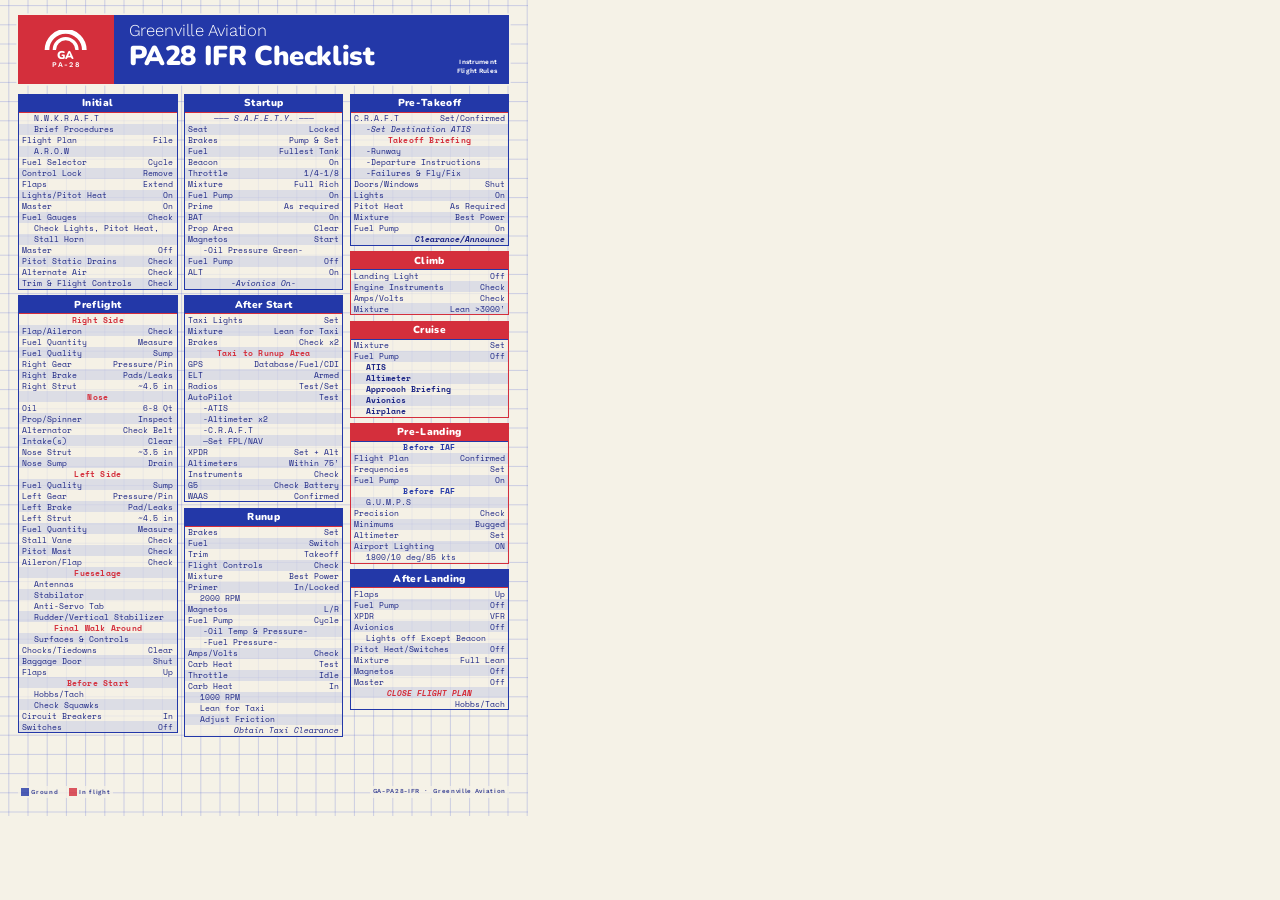
==== pa28-ifr-checklist/PA28_IFR_Checklist.html @ 91e657b1 "Add retro 80s-style PA28 IFR checklist (HTML source + PDF) Co-Authored-By: Claude Opus 5.5 <noreply@" ====
<!doctype html>
<html lang="en"><head><meta charset="utf-8">
<title>PA28 IFR Checklist</title>
<link rel="preconnect" href="https://fonts.googleapis.com">
<link href="https://fonts.googleapis.com/css2?family=Nunito:wght@900&family=Space+Mono:ital,wght@0,400;0,700;1,400;1,700&family=Work+Sans:wght@300;600&display=block" rel="stylesheet">
<style>
@page { size: 5.5in 8.5in; margin: 0; }
:root {
  --paper: #f5f2e7;
  --ink: #1b2585;          /* blue printing ink */
  --blue: #2338a8;         /* royal blue label */
  --red: #d42f3c;          /* label red */
  --grid: rgba(64, 78, 196, .26);
  --stripe: rgba(60, 90, 220, .13);
  --row: 8.26pt;
}
* { box-sizing: border-box; margin: 0; padding: 0; }
html, body { background: var(--paper); }
body {
  width: 396pt; height: 612pt; position: relative; overflow: hidden;
  color: var(--ink);
  font: 400 6.15pt/1 "Space Mono", monospace;
  -webkit-print-color-adjust: exact; print-color-adjust: exact;
}

/* quadrille ruling: 5 squares per inch, drawn as vector lines */
.grid { position: absolute; inset: 0; width: 396pt; height: 612pt; }

/* ---------- header label ---------- */
.label {
  position: absolute; left: 13.4pt; right: 14.4pt; top: 11pt; height: 52pt;
  display: flex; color: #fff;
  box-shadow: 0 0 0 1.2pt var(--paper);
}
.label .tab {
  width: 72pt; background: var(--red);
  display: flex; flex-direction: column; align-items: center; justify-content: center; gap: 1.5pt;
}
.label .tab svg { width: 34pt; height: 22pt; display: block; }
.label .tab b { font: 600 5.4pt/1 "Work Sans", sans-serif; letter-spacing: .9pt; }
.label .band {
  flex: 1; background: var(--blue); padding: 6.5pt 10pt 0 11pt; position: relative;
}
.label .brand { font: 300 12.5pt/1 "Work Sans", sans-serif; letter-spacing: -.1pt; }
.label .brand sup { font-size: 4.5pt; vertical-align: 6pt; margin-left: .5pt; }
.label .title { font: 900 20.5pt/1 "Nunito", sans-serif; letter-spacing: -.3pt; margin-top: 2.5pt; }
.label .spec {
  position: absolute; right: 9pt; bottom: 6pt; text-align: right;
  font: 600 4.9pt/1.35 "Work Sans", sans-serif; letter-spacing: .1pt;
}

/* ---------- checklist ---------- */
.cols {
  position: absolute; z-index: 1; left: 13.4pt; top: 70.6pt; width: 368.6pt;
  display: grid; grid-template-columns: repeat(3, 1fr); column-gap: 4.6pt;
}
.col { display: flex; flex-direction: column; gap: 4.1pt; }
.box { border: 1pt solid var(--blue); background: rgba(245,242,231,.72); position: relative; }
.box.red { border-color: var(--red); }
.box h2 {
  height: 13.4pt; display: flex; align-items: center; justify-content: center;
  background: var(--blue); color: #fff;
  font: 900 7.6pt/1 "Nunito", sans-serif; letter-spacing: .25pt;
  border-bottom: 1.4pt solid var(--red);
}
.box.red h2 { background: var(--red); border-bottom-color: var(--blue); }
.row {
  height: var(--row); padding: 0 2.6pt; display: flex; align-items: center; justify-content: space-between;
  white-space: nowrap;
}
.row:nth-of-type(even) { background: var(--stripe); }
.row .v { text-align: right; }
.row.s, .row.si, .row.b { padding-left: 11.5pt; }
.row.n { padding-left: 14pt; }
.row.si { font-style: italic; }
.row.b { font-weight: 700; }
.row.h { justify-content: center; font-weight: 700; color: var(--red); letter-spacing: .15pt; }
.box.red .row.h { color: var(--blue); }
.row.c { justify-content: center; font-style: italic; }
.row.cb { justify-content: center; font-style: italic; font-weight: 700; color: var(--red); }
.row.r, .row.rb, .row.rp { justify-content: flex-end; }
.row.r { font-style: italic; }
.row.rb { font-style: italic; font-weight: 700; }

.foot {
  position: absolute; left: 13.4pt; right: 14.4pt; bottom: 13.5pt;
  display: flex; justify-content: space-between;
  font: 600 4.6pt/1 "Work Sans", sans-serif; letter-spacing: .5pt; color: var(--ink); opacity: .8;
}
.foot > span { background: var(--paper); padding: 1.5pt 2pt; }
.foot i { display: inline-block; width: 6pt; height: 6pt; vertical-align: -1.3pt; margin-right: 2pt; }
</style></head>
<body>
<svg class="grid" viewBox="0 0 396 612" aria-hidden="true"><path d="M6.6 0V612M21.0 0V612M35.4 0V612M49.8 0V612M64.2 0V612M78.6 0V612M93.0 0V612M107.4 0V612M121.8 0V612M136.2 0V612M150.6 0V612M165.0 0V612M179.4 0V612M193.8 0V612M208.2 0V612M222.6 0V612M237.0 0V612M251.4 0V612M265.8 0V612M280.2 0V612M294.6 0V612M309.0 0V612M323.4 0V612M337.8 0V612M352.2 0V612M366.6 0V612M381.0 0V612M395.4 0V612M0 4.2H396M0 18.6H396M0 33.0H396M0 47.4H396M0 61.8H396M0 76.2H396M0 90.6H396M0 105.0H396M0 119.4H396M0 133.8H396M0 148.2H396M0 162.6H396M0 177.0H396M0 191.4H396M0 205.8H396M0 220.2H396M0 234.6H396M0 249.0H396M0 263.4H396M0 277.8H396M0 292.2H396M0 306.6H396M0 321.0H396M0 335.4H396M0 349.8H396M0 364.2H396M0 378.6H396M0 393.0H396M0 407.4H396M0 421.8H396M0 436.2H396M0 450.6H396M0 465.0H396M0 479.4H396M0 493.8H396M0 508.2H396M0 522.6H396M0 537.0H396M0 551.4H396M0 565.8H396M0 580.2H396M0 594.6H396M0 609.0H396" fill="none" stroke="#4d5fd0" stroke-width=".45" stroke-opacity=".42"/></svg>
<header class="label">
  <div class="tab">
    <svg viewBox="0 0 68 44" aria-hidden="true">
      <path d="M6 30 A28 28 0 0 1 62 30" fill="none" stroke="#fff" stroke-width="7"/>
      <path d="M17 30 A17 17 0 0 1 51 30" fill="none" stroke="#fff" stroke-width="5"/>
      <text x="34" y="43" text-anchor="middle" fill="#fff" font-family="Nunito" font-weight="900" font-size="17">GA</text>
    </svg>
    <b>PA-28</b>
  </div>
  <div class="band">
    <div class="brand">Greenville Aviation</div>
    <div class="title">PA28 IFR Checklist</div>
    <div class="spec">Instrument<br>Flight Rules</div>
  </div>
</header>
<main class="cols"><div class="col"><section class="box blue"><h2>Initial</h2><div class="row s">N.W.K.R.A.F.T</div><div class="row s">Brief Procedures</div><div class="row"><span>Flight Plan</span><span class="v">File</span></div><div class="row s">A.R.O.W</div><div class="row"><span>Fuel Selector</span><span class="v">Cycle</span></div><div class="row"><span>Control Lock</span><span class="v">Remove</span></div><div class="row"><span>Flaps</span><span class="v">Extend</span></div><div class="row"><span>Lights/Pitot Heat</span><span class="v">On</span></div><div class="row"><span>Master</span><span class="v">On</span></div><div class="row"><span>Fuel Gauges</span><span class="v">Check</span></div><div class="row s">Check Lights, Pitot Heat,</div><div class="row s">Stall Horn</div><div class="row"><span>Master</span><span class="v">Off</span></div><div class="row"><span>Pitot Static Drains</span><span class="v">Check</span></div><div class="row"><span>Alternate Air</span><span class="v">Check</span></div><div class="row"><span>Trim &amp; Flight Controls</span><span class="v">Check</span></div></section><section class="box blue"><h2>Preflight</h2><div class="row h">Right Side</div><div class="row"><span>Flap/Aileron</span><span class="v">Check</span></div><div class="row"><span>Fuel Quantity</span><span class="v">Measure</span></div><div class="row"><span>Fuel Quality</span><span class="v">Sump</span></div><div class="row"><span>Right Gear</span><span class="v">Pressure/Pin</span></div><div class="row"><span>Right Brake</span><span class="v">Pads/Leaks</span></div><div class="row"><span>Right Strut</span><span class="v">~4.5 in</span></div><div class="row h">Nose</div><div class="row"><span>Oil</span><span class="v">6-8 Qt</span></div><div class="row"><span>Prop/Spinner</span><span class="v">Inspect</span></div><div class="row"><span>Alternator</span><span class="v">Check Belt</span></div><div class="row"><span>Intake(s)</span><span class="v">Clear</span></div><div class="row"><span>Nose Strut</span><span class="v">~3.5 in</span></div><div class="row"><span>Nose Sump</span><span class="v">Drain</span></div><div class="row h">Left Side</div><div class="row"><span>Fuel Quality</span><span class="v">Sump</span></div><div class="row"><span>Left Gear</span><span class="v">Pressure/Pin</span></div><div class="row"><span>Left Brake</span><span class="v">Pad/Leaks</span></div><div class="row"><span>Left Strut</span><span class="v">~4.5 in</span></div><div class="row"><span>Fuel Quantity</span><span class="v">Measure</span></div><div class="row"><span>Stall Vane</span><span class="v">Check</span></div><div class="row"><span>Pitot Mast</span><span class="v">Check</span></div><div class="row"><span>Aileron/Flap</span><span class="v">Check</span></div><div class="row h">Fueselage</div><div class="row s">Antennas</div><div class="row s">Stabilator</div><div class="row s">Anti-Servo Tab</div><div class="row s">Rudder/Vertical Stabilizer</div><div class="row h">Final Walk Around</div><div class="row s">Surfaces &amp; Controls</div><div class="row"><span>Chocks/Tiedowns</span><span class="v">Clear</span></div><div class="row"><span>Baggage Door</span><span class="v">Shut</span></div><div class="row"><span>Flaps</span><span class="v">Up</span></div><div class="row h">Before Start</div><div class="row s">Hobbs/Tach</div><div class="row s">Check Squawks</div><div class="row"><span>Circuit Breakers</span><span class="v">In</span></div><div class="row"><span>Switches</span><span class="v">Off</span></div></section></div><div class="col"><section class="box blue"><h2>Startup</h2><div class="row c">——— S.A.F.E.T.Y. ———</div><div class="row"><span>Seat</span><span class="v">Locked</span></div><div class="row"><span>Brakes</span><span class="v">Pump &amp; Set</span></div><div class="row"><span>Fuel</span><span class="v">Fullest Tank</span></div><div class="row"><span>Beacon</span><span class="v">On</span></div><div class="row"><span>Throttle</span><span class="v">1/4-1/8</span></div><div class="row"><span>Mixture</span><span class="v">Full Rich</span></div><div class="row"><span>Fuel Pump</span><span class="v">On</span></div><div class="row"><span>Prime</span><span class="v">As required</span></div><div class="row"><span>BAT</span><span class="v">On</span></div><div class="row"><span>Prop Area</span><span class="v">Clear</span></div><div class="row"><span>Magnetos</span><span class="v">Start</span></div><div class="row n">-Oil Pressure Green-</div><div class="row"><span>Fuel Pump</span><span class="v">Off</span></div><div class="row"><span>ALT</span><span class="v">On</span></div><div class="row c">-Avionics On-</div></section><section class="box blue"><h2>After Start</h2><div class="row"><span>Taxi Lights</span><span class="v">Set</span></div><div class="row"><span>Mixture</span><span class="v">Lean for Taxi</span></div><div class="row"><span>Brakes</span><span class="v">Check x2</span></div><div class="row h">Taxi to Runup Area</div><div class="row"><span>GPS</span><span class="v">Database/Fuel/CDI</span></div><div class="row"><span>ELT</span><span class="v">Armed</span></div><div class="row"><span>Radios</span><span class="v">Test/Set</span></div><div class="row"><span>AutoPilot</span><span class="v">Test</span></div><div class="row n">-ATIS</div><div class="row n">-Altimeter x2</div><div class="row n">-C.R.A.F.T</div><div class="row n">—Set FPL/NAV</div><div class="row"><span>XPDR</span><span class="v">Set + Alt</span></div><div class="row"><span>Altimeters</span><span class="v">Within 75’</span></div><div class="row"><span>Instruments</span><span class="v">Check</span></div><div class="row"><span>G5</span><span class="v">Check Battery</span></div><div class="row"><span>WAAS</span><span class="v">Confirmed</span></div></section><section class="box blue"><h2>Runup</h2><div class="row"><span>Brakes</span><span class="v">Set</span></div><div class="row"><span>Fuel</span><span class="v">Switch</span></div><div class="row"><span>Trim</span><span class="v">Takeoff</span></div><div class="row"><span>Flight Controls</span><span class="v">Check</span></div><div class="row"><span>Mixture</span><span class="v">Best Power</span></div><div class="row"><span>Primer</span><span class="v">In/Locked</span></div><div class="row s">2000 RPM</div><div class="row"><span>Magnetos</span><span class="v">L/R</span></div><div class="row"><span>Fuel Pump</span><span class="v">Cycle</span></div><div class="row n">-Oil Temp &amp; Pressure-</div><div class="row n">-Fuel Pressure-</div><div class="row"><span>Amps/Volts</span><span class="v">Check</span></div><div class="row"><span>Carb Heat</span><span class="v">Test</span></div><div class="row"><span>Throttle</span><span class="v">Idle</span></div><div class="row"><span>Carb Heat</span><span class="v">In</span></div><div class="row s">1000 RPM</div><div class="row s">Lean for Taxi</div><div class="row s">Adjust Friction</div><div class="row r">Obtain Taxi Clearance</div></section></div><div class="col"><section class="box blue"><h2>Pre-Takeoff</h2><div class="row"><span>C.R.A.F.T</span><span class="v">Set/Confirmed</span></div><div class="row si">-Set Destination ATIS</div><div class="row h">Takeoff Briefing</div><div class="row s">-Runway</div><div class="row s">-Departure Instructions</div><div class="row s">-Failures &amp; Fly/Fix</div><div class="row"><span>Doors/Windows</span><span class="v">Shut</span></div><div class="row"><span>Lights</span><span class="v">On</span></div><div class="row"><span>Pitot Heat</span><span class="v">As Required</span></div><div class="row"><span>Mixture</span><span class="v">Best Power</span></div><div class="row"><span>Fuel Pump</span><span class="v">On</span></div><div class="row rb">Clearance/Announce</div></section><section class="box red"><h2>Climb</h2><div class="row"><span>Landing Light</span><span class="v">Off</span></div><div class="row"><span>Engine Instruments</span><span class="v">Check</span></div><div class="row"><span>Amps/Volts</span><span class="v">Check</span></div><div class="row"><span>Mixture</span><span class="v">Lean &gt;3000’</span></div></section><section class="box red"><h2>Cruise</h2><div class="row"><span>Mixture</span><span class="v">Set</span></div><div class="row"><span>Fuel Pump</span><span class="v">Off</span></div><div class="row b">ATIS</div><div class="row b">Altimeter</div><div class="row b">Approach Briefing</div><div class="row b">Avionics</div><div class="row b">Airplane</div></section><section class="box red"><h2>Pre-Landing</h2><div class="row h">Before IAF</div><div class="row"><span>Flight Plan</span><span class="v">Confirmed</span></div><div class="row"><span>Frequencies</span><span class="v">Set</span></div><div class="row"><span>Fuel Pump</span><span class="v">On</span></div><div class="row h">Before FAF</div><div class="row s">G.U.M.P.S</div><div class="row"><span>Precision</span><span class="v">Check</span></div><div class="row"><span>Minimums</span><span class="v">Bugged</span></div><div class="row"><span>Altimeter</span><span class="v">Set</span></div><div class="row"><span>Airport Lighting</span><span class="v">ON</span></div><div class="row s">1800/10 deg/85 kts</div></section><section class="box blue"><h2>After Landing</h2><div class="row"><span>Flaps</span><span class="v">Up</span></div><div class="row"><span>Fuel Pump</span><span class="v">Off</span></div><div class="row"><span>XPDR</span><span class="v">VFR</span></div><div class="row"><span>Avionics</span><span class="v">Off</span></div><div class="row s">Lights off Except Beacon</div><div class="row"><span>Pitot Heat/Switches</span><span class="v">Off</span></div><div class="row"><span>Mixture</span><span class="v">Full Lean</span></div><div class="row"><span>Magnetos</span><span class="v">Off</span></div><div class="row"><span>Master</span><span class="v">Off</span></div><div class="row cb">CLOSE FLIGHT PLAN</div><div class="row rp">Hobbs/Tach</div></section></div></main>
<footer class="foot">
  <span><i style="background:var(--blue)"></i>Ground<span style="display:inline-block;width:8pt"></span><i style="background:var(--red)"></i>In flight</span>
  <span>GA-PA28-IFR &nbsp;·&nbsp; Greenville Aviation</span>
</footer>
</body></html>
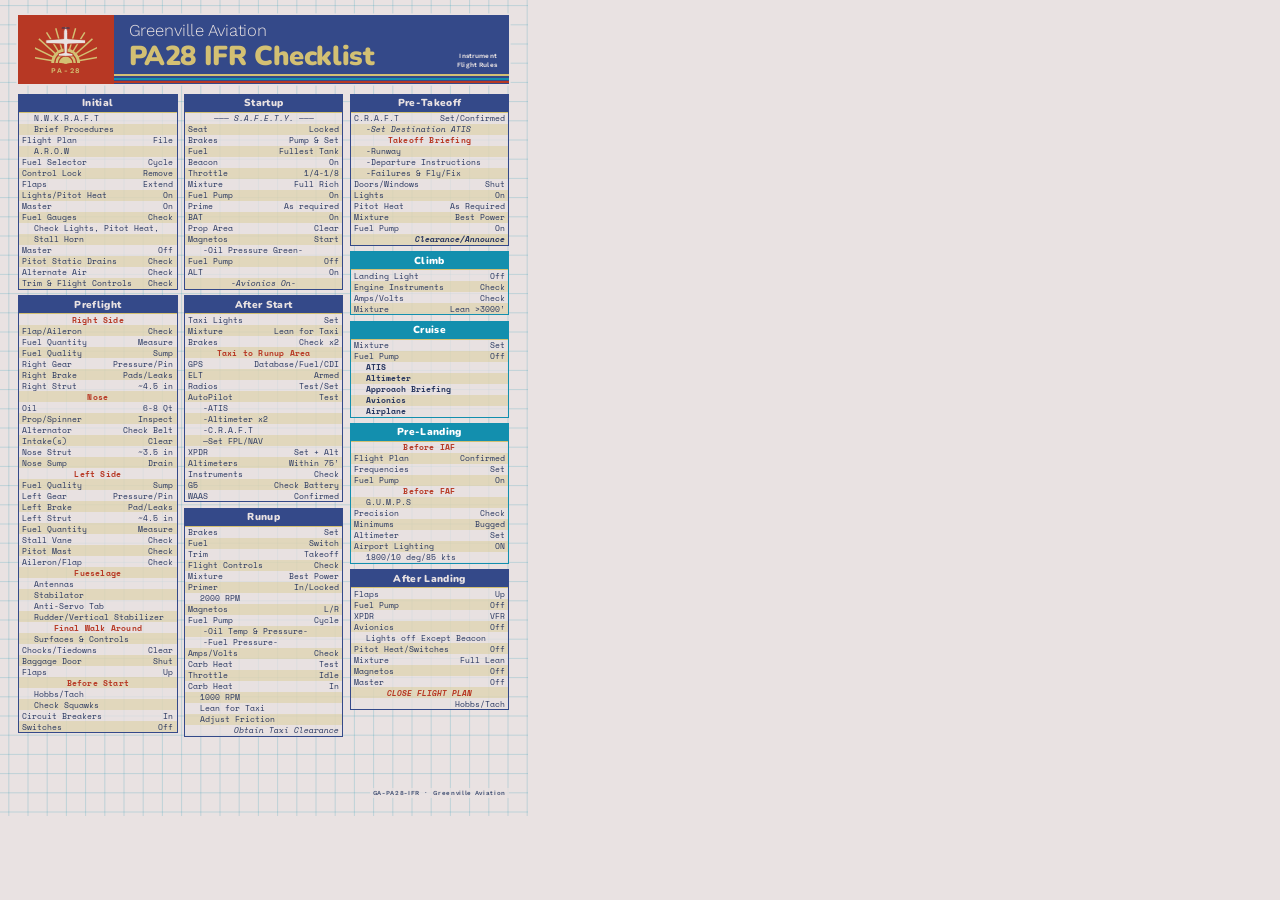
==== commit 5051b770: "Checklist: art deco palette, new sunrise/airplane logo, drop legend Co-Authored-By: Claude Opus 5.5 " ====
--- a/pa28-ifr-checklist/PA28_IFR_Checklist.html
+++ b/pa28-ifr-checklist/PA28_IFR_Checklist.html
@@ -6,12 +6,14 @@
 <style>
 @page { size: 5.5in 8.5in; margin: 0; }
 :root {
-  --paper: #f5f2e7;
-  --ink: #1b2585;          /* blue printing ink */
-  --blue: #2338a8;         /* royal blue label */
-  --red: #d42f3c;          /* label red */
-  --grid: rgba(64, 78, 196, .26);
-  --stripe: rgba(60, 90, 220, .13);
+  /* Retro Art Deco palette: B73824 E9E2E2 D3C073 138FAE 344989 */
+  --paper: #e9e2e2;
+  --navy: #344989;
+  --teal: #138fae;
+  --rust: #b73824;
+  --gold: #d3c073;
+  --ink: #26355f;          /* navy darkened for small text */
+  --stripe: rgba(211, 192, 115, .34);
   --row: 8.26pt;
 }
 * { box-sizing: border-box; margin: 0; padding: 0; }
@@ -29,23 +31,29 @@
 /* ---------- header label ---------- */
 .label {
   position: absolute; left: 13.4pt; right: 14.4pt; top: 11pt; height: 52pt;
-  display: flex; color: #fff;
+  display: flex; color: var(--paper);
   box-shadow: 0 0 0 1.2pt var(--paper);
 }
 .label .tab {
-  width: 72pt; background: var(--red);
+  width: 72pt; background: var(--rust);
   display: flex; flex-direction: column; align-items: center; justify-content: center; gap: 1.5pt;
 }
-.label .tab svg { width: 34pt; height: 22pt; display: block; }
-.label .tab b { font: 600 5.4pt/1 "Work Sans", sans-serif; letter-spacing: .9pt; }
+.label .tab svg { width: 46pt; height: 30pt; display: block; }
+.label .tab b { font: 600 5.4pt/1 "Work Sans", sans-serif; letter-spacing: 1.2pt; color: var(--gold); }
 .label .band {
-  flex: 1; background: var(--blue); padding: 6.5pt 10pt 0 11pt; position: relative;
+  flex: 1; padding: 6pt 10pt 0 11pt; position: relative;
+  /* deco speed stripes along the bottom of the band */
+  background:
+    linear-gradient(to bottom, transparent 44.6pt, var(--gold) 44.6pt, var(--gold) 46pt,
+      var(--navy) 46pt, var(--navy) 47pt, var(--teal) 47pt, var(--teal) 48.6pt,
+      var(--navy) 48.6pt, var(--navy) 49.6pt, var(--rust) 49.6pt, var(--rust) 51pt, var(--navy) 51pt),
+    var(--navy);
 }
 .label .brand { font: 300 12.5pt/1 "Work Sans", sans-serif; letter-spacing: -.1pt; }
 .label .brand sup { font-size: 4.5pt; vertical-align: 6pt; margin-left: .5pt; }
-.label .title { font: 900 20.5pt/1 "Nunito", sans-serif; letter-spacing: -.3pt; margin-top: 2.5pt; }
+.label .title { font: 900 20.5pt/1 "Nunito", sans-serif; letter-spacing: -.3pt; margin-top: 2.5pt; color: var(--gold); }
 .label .spec {
-  position: absolute; right: 9pt; bottom: 6pt; text-align: right;
+  position: absolute; right: 9pt; bottom: 11pt; text-align: right;
   font: 600 4.9pt/1.35 "Work Sans", sans-serif; letter-spacing: .1pt;
 }
 
@@ -55,15 +63,15 @@
   display: grid; grid-template-columns: repeat(3, 1fr); column-gap: 4.6pt;
 }
 .col { display: flex; flex-direction: column; gap: 4.1pt; }
-.box { border: 1pt solid var(--blue); background: rgba(245,242,231,.72); position: relative; }
-.box.red { border-color: var(--red); }
+.box { border: 1pt solid var(--navy); background: rgba(233,226,226,.74); position: relative; }
+.box.red { border-color: var(--teal); }
 .box h2 {
   height: 13.4pt; display: flex; align-items: center; justify-content: center;
-  background: var(--blue); color: #fff;
+  background: var(--navy); color: var(--paper);
   font: 900 7.6pt/1 "Nunito", sans-serif; letter-spacing: .25pt;
-  border-bottom: 1.4pt solid var(--red);
+  border-bottom: 1.4pt solid var(--gold);
 }
-.box.red h2 { background: var(--red); border-bottom-color: var(--blue); }
+.box.red h2 { background: var(--teal); color: #fff; }
 .row {
   height: var(--row); padding: 0 2.6pt; display: flex; align-items: center; justify-content: space-between;
   white-space: nowrap;
@@ -74,30 +82,34 @@
 .row.n { padding-left: 14pt; }
 .row.si { font-style: italic; }
 .row.b { font-weight: 700; }
-.row.h { justify-content: center; font-weight: 700; color: var(--red); letter-spacing: .15pt; }
-.box.red .row.h { color: var(--blue); }
+.row.h { justify-content: center; font-weight: 700; color: var(--rust); letter-spacing: .15pt; }
+
 .row.c { justify-content: center; font-style: italic; }
-.row.cb { justify-content: center; font-style: italic; font-weight: 700; color: var(--red); }
+.row.cb { justify-content: center; font-style: italic; font-weight: 700; color: var(--rust); }
 .row.r, .row.rb, .row.rp { justify-content: flex-end; }
 .row.r { font-style: italic; }
 .row.rb { font-style: italic; font-weight: 700; }
 
 .foot {
   position: absolute; left: 13.4pt; right: 14.4pt; bottom: 13.5pt;
-  display: flex; justify-content: space-between;
+  display: flex; justify-content: flex-end;
   font: 600 4.6pt/1 "Work Sans", sans-serif; letter-spacing: .5pt; color: var(--ink); opacity: .8;
 }
 .foot > span { background: var(--paper); padding: 1.5pt 2pt; }
-.foot i { display: inline-block; width: 6pt; height: 6pt; vertical-align: -1.3pt; margin-right: 2pt; }
 </style></head>
 <body>
-<svg class="grid" viewBox="0 0 396 612" aria-hidden="true"><path d="M6.6 0V612M21.0 0V612M35.4 0V612M49.8 0V612M64.2 0V612M78.6 0V612M93.0 0V612M107.4 0V612M121.8 0V612M136.2 0V612M150.6 0V612M165.0 0V612M179.4 0V612M193.8 0V612M208.2 0V612M222.6 0V612M237.0 0V612M251.4 0V612M265.8 0V612M280.2 0V612M294.6 0V612M309.0 0V612M323.4 0V612M337.8 0V612M352.2 0V612M366.6 0V612M381.0 0V612M395.4 0V612M0 4.2H396M0 18.6H396M0 33.0H396M0 47.4H396M0 61.8H396M0 76.2H396M0 90.6H396M0 105.0H396M0 119.4H396M0 133.8H396M0 148.2H396M0 162.6H396M0 177.0H396M0 191.4H396M0 205.8H396M0 220.2H396M0 234.6H396M0 249.0H396M0 263.4H396M0 277.8H396M0 292.2H396M0 306.6H396M0 321.0H396M0 335.4H396M0 349.8H396M0 364.2H396M0 378.6H396M0 393.0H396M0 407.4H396M0 421.8H396M0 436.2H396M0 450.6H396M0 465.0H396M0 479.4H396M0 493.8H396M0 508.2H396M0 522.6H396M0 537.0H396M0 551.4H396M0 565.8H396M0 580.2H396M0 594.6H396M0 609.0H396" fill="none" stroke="#4d5fd0" stroke-width=".45" stroke-opacity=".42"/></svg>
+<svg class="grid" viewBox="0 0 396 612" aria-hidden="true"><path d="M6.6 0V612M21.0 0V612M35.4 0V612M49.8 0V612M64.2 0V612M78.6 0V612M93.0 0V612M107.4 0V612M121.8 0V612M136.2 0V612M150.6 0V612M165.0 0V612M179.4 0V612M193.8 0V612M208.2 0V612M222.6 0V612M237.0 0V612M251.4 0V612M265.8 0V612M280.2 0V612M294.6 0V612M309.0 0V612M323.4 0V612M337.8 0V612M352.2 0V612M366.6 0V612M381.0 0V612M395.4 0V612M0 4.2H396M0 18.6H396M0 33.0H396M0 47.4H396M0 61.8H396M0 76.2H396M0 90.6H396M0 105.0H396M0 119.4H396M0 133.8H396M0 148.2H396M0 162.6H396M0 177.0H396M0 191.4H396M0 205.8H396M0 220.2H396M0 234.6H396M0 249.0H396M0 263.4H396M0 277.8H396M0 292.2H396M0 306.6H396M0 321.0H396M0 335.4H396M0 349.8H396M0 364.2H396M0 378.6H396M0 393.0H396M0 407.4H396M0 421.8H396M0 436.2H396M0 450.6H396M0 465.0H396M0 479.4H396M0 493.8H396M0 508.2H396M0 522.6H396M0 537.0H396M0 551.4H396M0 565.8H396M0 580.2H396M0 594.6H396M0 609.0H396" fill="none" stroke="#138fae" stroke-width=".45" stroke-opacity=".33"/></svg>
 <header class="label">
   <div class="tab">
     <svg viewBox="0 0 68 44" aria-hidden="true">
-      <path d="M6 30 A28 28 0 0 1 62 30" fill="none" stroke="#fff" stroke-width="7"/>
-      <path d="M17 30 A17 17 0 0 1 51 30" fill="none" stroke="#fff" stroke-width="5"/>
-      <text x="34" y="43" text-anchor="middle" fill="#fff" font-family="Nunito" font-weight="900" font-size="17">GA</text>
+      <g stroke="#d3c073" stroke-width="1.6" stroke-linecap="butt"><line x1="34" y1="42" x2="73.4" y2="35.1"/><line x1="34" y1="42" x2="70.0" y2="24.5"/><line x1="34" y1="42" x2="63.7" y2="15.2"/><line x1="34" y1="42" x2="55.2" y2="8.1"/><line x1="34" y1="42" x2="45.0" y2="3.5"/><line x1="34" y1="42" x2="34.0" y2="2.0"/><line x1="34" y1="42" x2="23.0" y2="3.5"/><line x1="34" y1="42" x2="12.8" y2="8.1"/><line x1="34" y1="42" x2="4.3" y2="15.2"/><line x1="34" y1="42" x2="-2.0" y2="24.5"/><line x1="34" y1="42" x2="-5.4" y2="35.1"/></g>
+      <path d="M18 42 A16 16 0 0 1 50 42 Z" fill="#d3c073"/>
+      <path d="M22 42 A12 12 0 0 1 46 42" fill="none" stroke="#b73824" stroke-width="1.4"/>
+      <path d="M26 42 A8 8 0 0 1 42 42" fill="none" stroke="#b73824" stroke-width="1.4"/>
+      <g fill="#e9e2e2" stroke="#b73824" stroke-width=".9" stroke-linejoin="round">
+        <path d="M34 3.5 C35.6 3.5 36.2 6 36.2 9 L36.2 15 L56 16.4 L56 20.2 L36.2 21 L35.6 30.5 L42 31.6 L42 34.2 L34 34.6 L26 34.2 L26 31.6 L32.4 30.5 L31.8 21 L12 20.2 L12 16.4 L31.8 15 L31.8 9 C31.8 6 32.4 3.5 34 3.5 Z"/>
+      </g>
+      <rect x="29.5" y="2.6" width="9" height="1.2" rx=".6" fill="#26355f"/>
     </svg>
     <b>PA-28</b>
   </div>
@@ -109,7 +121,6 @@
 </header>
 <main class="cols"><div class="col"><section class="box blue"><h2>Initial</h2><div class="row s">N.W.K.R.A.F.T</div><div class="row s">Brief Procedures</div><div class="row"><span>Flight Plan</span><span class="v">File</span></div><div class="row s">A.R.O.W</div><div class="row"><span>Fuel Selector</span><span class="v">Cycle</span></div><div class="row"><span>Control Lock</span><span class="v">Remove</span></div><div class="row"><span>Flaps</span><span class="v">Extend</span></div><div class="row"><span>Lights/Pitot Heat</span><span class="v">On</span></div><div class="row"><span>Master</span><span class="v">On</span></div><div class="row"><span>Fuel Gauges</span><span class="v">Check</span></div><div class="row s">Check Lights, Pitot Heat,</div><div class="row s">Stall Horn</div><div class="row"><span>Master</span><span class="v">Off</span></div><div class="row"><span>Pitot Static Drains</span><span class="v">Check</span></div><div class="row"><span>Alternate Air</span><span class="v">Check</span></div><div class="row"><span>Trim &amp; Flight Controls</span><span class="v">Check</span></div></section><section class="box blue"><h2>Preflight</h2><div class="row h">Right Side</div><div class="row"><span>Flap/Aileron</span><span class="v">Check</span></div><div class="row"><span>Fuel Quantity</span><span class="v">Measure</span></div><div class="row"><span>Fuel Quality</span><span class="v">Sump</span></div><div class="row"><span>Right Gear</span><span class="v">Pressure/Pin</span></div><div class="row"><span>Right Brake</span><span class="v">Pads/Leaks</span></div><div class="row"><span>Right Strut</span><span class="v">~4.5 in</span></div><div class="row h">Nose</div><div class="row"><span>Oil</span><span class="v">6-8 Qt</span></div><div class="row"><span>Prop/Spinner</span><span class="v">Inspect</span></div><div class="row"><span>Alternator</span><span class="v">Check Belt</span></div><div class="row"><span>Intake(s)</span><span class="v">Clear</span></div><div class="row"><span>Nose Strut</span><span class="v">~3.5 in</span></div><div class="row"><span>Nose Sump</span><span class="v">Drain</span></div><div class="row h">Left Side</div><div class="row"><span>Fuel Quality</span><span class="v">Sump</span></div><div class="row"><span>Left Gear</span><span class="v">Pressure/Pin</span></div><div class="row"><span>Left Brake</span><span class="v">Pad/Leaks</span></div><div class="row"><span>Left Strut</span><span class="v">~4.5 in</span></div><div class="row"><span>Fuel Quantity</span><span class="v">Measure</span></div><div class="row"><span>Stall Vane</span><span class="v">Check</span></div><div class="row"><span>Pitot Mast</span><span class="v">Check</span></div><div class="row"><span>Aileron/Flap</span><span class="v">Check</span></div><div class="row h">Fueselage</div><div class="row s">Antennas</div><div class="row s">Stabilator</div><div class="row s">Anti-Servo Tab</div><div class="row s">Rudder/Vertical Stabilizer</div><div class="row h">Final Walk Around</div><div class="row s">Surfaces &amp; Controls</div><div class="row"><span>Chocks/Tiedowns</span><span class="v">Clear</span></div><div class="row"><span>Baggage Door</span><span class="v">Shut</span></div><div class="row"><span>Flaps</span><span class="v">Up</span></div><div class="row h">Before Start</div><div class="row s">Hobbs/Tach</div><div class="row s">Check Squawks</div><div class="row"><span>Circuit Breakers</span><span class="v">In</span></div><div class="row"><span>Switches</span><span class="v">Off</span></div></section></div><div class="col"><section class="box blue"><h2>Startup</h2><div class="row c">——— S.A.F.E.T.Y. ———</div><div class="row"><span>Seat</span><span class="v">Locked</span></div><div class="row"><span>Brakes</span><span class="v">Pump &amp; Set</span></div><div class="row"><span>Fuel</span><span class="v">Fullest Tank</span></div><div class="row"><span>Beacon</span><span class="v">On</span></div><div class="row"><span>Throttle</span><span class="v">1/4-1/8</span></div><div class="row"><span>Mixture</span><span class="v">Full Rich</span></div><div class="row"><span>Fuel Pump</span><span class="v">On</span></div><div class="row"><span>Prime</span><span class="v">As required</span></div><div class="row"><span>BAT</span><span class="v">On</span></div><div class="row"><span>Prop Area</span><span class="v">Clear</span></div><div class="row"><span>Magnetos</span><span class="v">Start</span></div><div class="row n">-Oil Pressure Green-</div><div class="row"><span>Fuel Pump</span><span class="v">Off</span></div><div class="row"><span>ALT</span><span class="v">On</span></div><div class="row c">-Avionics On-</div></section><section class="box blue"><h2>After Start</h2><div class="row"><span>Taxi Lights</span><span class="v">Set</span></div><div class="row"><span>Mixture</span><span class="v">Lean for Taxi</span></div><div class="row"><span>Brakes</span><span class="v">Check x2</span></div><div class="row h">Taxi to Runup Area</div><div class="row"><span>GPS</span><span class="v">Database/Fuel/CDI</span></div><div class="row"><span>ELT</span><span class="v">Armed</span></div><div class="row"><span>Radios</span><span class="v">Test/Set</span></div><div class="row"><span>AutoPilot</span><span class="v">Test</span></div><div class="row n">-ATIS</div><div class="row n">-Altimeter x2</div><div class="row n">-C.R.A.F.T</div><div class="row n">—Set FPL/NAV</div><div class="row"><span>XPDR</span><span class="v">Set + Alt</span></div><div class="row"><span>Altimeters</span><span class="v">Within 75’</span></div><div class="row"><span>Instruments</span><span class="v">Check</span></div><div class="row"><span>G5</span><span class="v">Check Battery</span></div><div class="row"><span>WAAS</span><span class="v">Confirmed</span></div></section><section class="box blue"><h2>Runup</h2><div class="row"><span>Brakes</span><span class="v">Set</span></div><div class="row"><span>Fuel</span><span class="v">Switch</span></div><div class="row"><span>Trim</span><span class="v">Takeoff</span></div><div class="row"><span>Flight Controls</span><span class="v">Check</span></div><div class="row"><span>Mixture</span><span class="v">Best Power</span></div><div class="row"><span>Primer</span><span class="v">In/Locked</span></div><div class="row s">2000 RPM</div><div class="row"><span>Magnetos</span><span class="v">L/R</span></div><div class="row"><span>Fuel Pump</span><span class="v">Cycle</span></div><div class="row n">-Oil Temp &amp; Pressure-</div><div class="row n">-Fuel Pressure-</div><div class="row"><span>Amps/Volts</span><span class="v">Check</span></div><div class="row"><span>Carb Heat</span><span class="v">Test</span></div><div class="row"><span>Throttle</span><span class="v">Idle</span></div><div class="row"><span>Carb Heat</span><span class="v">In</span></div><div class="row s">1000 RPM</div><div class="row s">Lean for Taxi</div><div class="row s">Adjust Friction</div><div class="row r">Obtain Taxi Clearance</div></section></div><div class="col"><section class="box blue"><h2>Pre-Takeoff</h2><div class="row"><span>C.R.A.F.T</span><span class="v">Set/Confirmed</span></div><div class="row si">-Set Destination ATIS</div><div class="row h">Takeoff Briefing</div><div class="row s">-Runway</div><div class="row s">-Departure Instructions</div><div class="row s">-Failures &amp; Fly/Fix</div><div class="row"><span>Doors/Windows</span><span class="v">Shut</span></div><div class="row"><span>Lights</span><span class="v">On</span></div><div class="row"><span>Pitot Heat</span><span class="v">As Required</span></div><div class="row"><span>Mixture</span><span class="v">Best Power</span></div><div class="row"><span>Fuel Pump</span><span class="v">On</span></div><div class="row rb">Clearance/Announce</div></section><section class="box red"><h2>Climb</h2><div class="row"><span>Landing Light</span><span class="v">Off</span></div><div class="row"><span>Engine Instruments</span><span class="v">Check</span></div><div class="row"><span>Amps/Volts</span><span class="v">Check</span></div><div class="row"><span>Mixture</span><span class="v">Lean &gt;3000’</span></div></section><section class="box red"><h2>Cruise</h2><div class="row"><span>Mixture</span><span class="v">Set</span></div><div class="row"><span>Fuel Pump</span><span class="v">Off</span></div><div class="row b">ATIS</div><div class="row b">Altimeter</div><div class="row b">Approach Briefing</div><div class="row b">Avionics</div><div class="row b">Airplane</div></section><section class="box red"><h2>Pre-Landing</h2><div class="row h">Before IAF</div><div class="row"><span>Flight Plan</span><span class="v">Confirmed</span></div><div class="row"><span>Frequencies</span><span class="v">Set</span></div><div class="row"><span>Fuel Pump</span><span class="v">On</span></div><div class="row h">Before FAF</div><div class="row s">G.U.M.P.S</div><div class="row"><span>Precision</span><span class="v">Check</span></div><div class="row"><span>Minimums</span><span class="v">Bugged</span></div><div class="row"><span>Altimeter</span><span class="v">Set</span></div><div class="row"><span>Airport Lighting</span><span class="v">ON</span></div><div class="row s">1800/10 deg/85 kts</div></section><section class="box blue"><h2>After Landing</h2><div class="row"><span>Flaps</span><span class="v">Up</span></div><div class="row"><span>Fuel Pump</span><span class="v">Off</span></div><div class="row"><span>XPDR</span><span class="v">VFR</span></div><div class="row"><span>Avionics</span><span class="v">Off</span></div><div class="row s">Lights off Except Beacon</div><div class="row"><span>Pitot Heat/Switches</span><span class="v">Off</span></div><div class="row"><span>Mixture</span><span class="v">Full Lean</span></div><div class="row"><span>Magnetos</span><span class="v">Off</span></div><div class="row"><span>Master</span><span class="v">Off</span></div><div class="row cb">CLOSE FLIGHT PLAN</div><div class="row rp">Hobbs/Tach</div></section></div></main>
 <footer class="foot">
-  <span><i style="background:var(--blue)"></i>Ground<span style="display:inline-block;width:8pt"></span><i style="background:var(--red)"></i>In flight</span>
   <span>GA-PA28-IFR &nbsp;·&nbsp; Greenville Aviation</span>
 </footer>
 </body></html>
